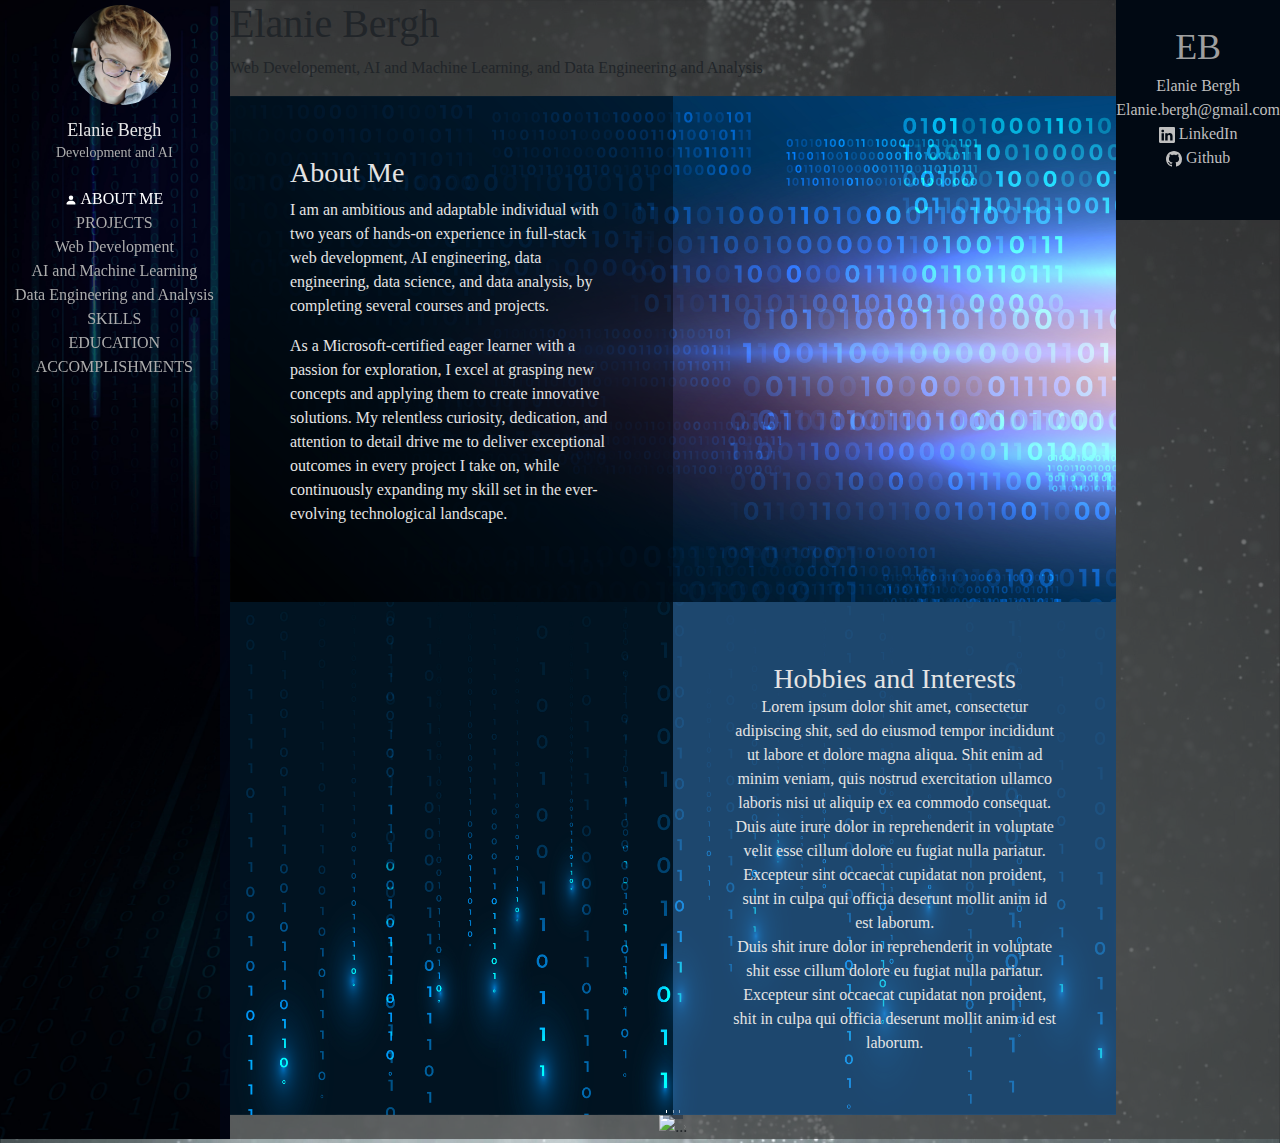
==== index.html @ 0241731b "changes" ====
<!DOCTYPE html>
<html lang="en">
<head>
    <meta charset="UTF-8">
    <meta name="viewport" content="width=device-width, initial-scale=1.0">
    <link href="https://cdn.jsdelivr.net/npm/bootstrap@5.3.3/dist/css/bootstrap.min.css" rel="stylesheet" integrity="sha384-QWTKZyjpPEjISv5WaRU9OFeRpok6YctnYmDr5pNlyT2bRjXh0JMhjY6hW+ALEwIH" crossorigin="anonymous">
    <!-- Fonts and Styles -->
    <link rel="preconnect" href="https://fonts.googleapis.com">
    <link rel="preconnect" href="https://fonts.gstatic.com" crossorigin>
    <link href="https://fonts.googleapis.com/css2?family=Tinos:ital,wght@0,400;0,700;1,400;1,700&display=swap" rel="stylesheet">
    <link rel="stylesheet" href="./styles.css">
    <title>About Me</title>
</head>
<body>
    <div class="page homeBG">
        <div class="mainBody">
            <div class="navBar">
                <div class="navSpacing"></div>
                <div class="navigation">
                    <div class="profileDisplay">
                        <a href="index.html"><div class="profileImg"></div></a>
                        <div class="personalInfo">
                            <h1 class="name">Elanie Bergh</h1>
                            <p class="jobTitle">Development and AI</p>
                        </div>
                        </div>
                    <div class="navDisplay">
                        <label for="navB" class="navMenuButton">
                            <svg xmlns="http://www.w3.org/2000/svg" width="30" height="30" fill="currentColor" class="bi bi-list navBtn" viewBox="0 0 16 16" >
                                <path fill-rule="evenodd" d="M2.5 12a.5.5 0 0 1 .5-.5h10a.5.5 0 0 1 0 1H3a.5.5 0 0 1-.5-.5m0-4a.5.5 0 0 1 .5-.5h10a.5.5 0 0 1 0 1H3a.5.5 0 0 1-.5-.5m0-4a.5.5 0 0 1 .5-.5h10a.5.5 0 0 1 0 1H3a.5.5 0 0 1-.5-.5"/>
                            </svg>
                        </label>
                        <input type="checkbox" class="navButton" id="navB"/>            
                        <div class="navLinks">
                            <a class="navLink activeLink" href="index.html">
                                <svg xmlns="http://www.w3.org/2000/svg" width="12" height="12" fill="currentColor" class="bi bi-person-fill" viewBox="0 0 16 16">
                                    <path d="M3 14s-1 0-1-1 1-4 6-4 6 3 6 4-1 1-1 1zm5-6a3 3 0 1 0 0-6 3 3 0 0 0 0 6"/>
                                </svg>
                                ABOUT ME
                            </a></br>
                            <a class="navLink" href="projects.html">PROJECTS</a></br>
                            <a href="projects.html#webDev" class="navLink">Web Development</a><br/>
                            <a href="projects.html#aiML" class="navLink">AI and Machine Learning</a><br/>
                            <a href="projects.html#data" class="navLink">Data Engineering and Analysis</a><br/>
                            <a href="skills.html" class="navLink">SKILLS</a><br/>
                            <a class="navLink" href="education.html">EDUCATION</a></br>
                            <a class="navLink" href="">ACCOMPLISHMENTS</a></br>
                        </div>
                    </div>                    
                </div>
            </div>
            <div class="pageInfo">
            </div>
            <div class="display">
                <div class="space"></div>
                <h1>Elanie Bergh</h1>
                <p>Web Developement, AI and Machine Learning, and Data Engineering and Analysis</p>
                <div class="aboutMe">
                    <div class="aboutMeText">
                        <h3>About Me</h3>
                        <p>
                            I am an ambitious and adaptable individual with two years of hands-on experience in full-stack web development, AI engineering, data engineering, data science, and data analysis, by completing several courses and projects. 
                        </p>   
                        <p>
                            As a Microsoft-certified eager learner with a passion for exploration, I excel at grasping new concepts and applying them to create innovative solutions. My relentless curiosity, dedication, and attention to detail drive me to deliver exceptional outcomes in every project I take on, while continuously expanding my skill set in the ever-evolving technological landscape.
                        </p>                     
                    </div>
                    <div class="aboutMeImg"></div>
                </div>
                <div class="hobbiesDescrip">
                    <div class="hobbiesDescripImg"></div>
                    <div class="hobbiesDescripText">
                        <h3>Hobbies and Interests</h3>
                        <p>
                            Lorem ipsum dolor shit amet, consectetur adipiscing shit, sed do eiusmod tempor incididunt ut labore et dolore magna aliqua. Shit enim ad minim veniam, quis nostrud exercitation ullamco laboris nisi ut aliquip ex ea commodo consequat. Duis aute irure dolor in reprehenderit in voluptate velit esse cillum dolore eu fugiat nulla pariatur. Excepteur sint occaecat cupidatat non proident, sunt in culpa qui officia deserunt mollit anim id est laborum.
                        </p>
                        <p> 
                            Duis shit irure dolor in reprehenderit in voluptate shit esse cillum dolore eu fugiat nulla pariatur. Excepteur sint occaecat cupidatat non proident, shit in culpa qui officia deserunt mollit anim id est laborum.
                        </p>
                    </div>
                </div>
                <div class="hobbies">
                    <div id="carouselExampleCaptions" class="carousel slide">
                        <div class="carousel-indicators">
                            <button type="button" data-bs-target="#carouselExampleCaptions" data-bs-slide-to="0" class="active" aria-current="true" aria-label="Slide 1"></button>
                            <button type="button" data-bs-target="#carouselExampleCaptions" data-bs-slide-to="1" aria-label="Slide 2"></button>
                            <button type="button" data-bs-target="#carouselExampleCaptions" data-bs-slide-to="2" aria-label="Slide 3"></button>
                        </div>
                        <div class="carousel-inner">
                            <div class="carousel-item active">
                                <img src="./Assets/Challenge 3D.png" class="d-block w-100" alt="...">
                                <div class="carousel-caption d-none d-md-block hobbyText">
                                    <h5>Forgotten</h5>
                                    <p>A 3D project created in Blender of a libriary left behind of all human knowledge after the world no longer put in any effort to learn or develop further as AI development took over all the required tasks and jobs of mankind.</p>
                                </div>
                            </div>
                            <div class="carousel-item">
                                <img src="./Assets/LadyBug 3D.png" class="d-block w-100" alt="...">
                                <div class="carousel-caption d-none d-md-block hobbyText">
                                    <h5>LadyBug</h5>
                                    <p>A 3D project created in Blender of a mechanical lady bug, in the scene of some engineers working area with plans for the lady bug.</p>
                                </div>
                            </div>
                            <div class="carousel-item">
                                <img src="./Assets/Painting.png" class="d-block w-100" alt="...">
                                <div class="carousel-caption d-none d-md-block hobbyText">
                                    <h5>Tracks</h5>
                                    <p>A digital painting created to show a family of deer in the Namibian dessert each having a story of their own after a long journey.</p>
                                </div>
                            </div>
                        </div>
                        <button class="carousel-control-prev" type="button" data-bs-target="#carouselExampleCaptions" data-bs-slide="prev">
                            <span class="carousel-control-prev-icon" aria-hidden="true"></span>
                            <span class="visually-hidden">Previous</span>
                        </button>
                        <button class="carousel-control-next" type="button" data-bs-target="#carouselExampleCaptions" data-bs-slide="next">
                            <span class="carousel-control-next-icon" aria-hidden="true"></span>
                            <span class="visually-hidden">Next</span>
                        </button>
                    </div>
                </div>
            </div>

            <footer class="footer">
                <p class="footerLogo">EB</p>
                <p class="footerText">Elanie Bergh</p>
                <p class="footerText">Elanie.bergh@gmail.com</p>
                <a class="footerText" href="https://www.linkedin.com/in/elanie-bergh">
                    <svg xmlns="http://www.w3.org/2000/svg" width="16" height="16" fill="currentColor" class="bi bi-linkedin" viewBox="0 0 16 16">
                        <path d="M0 1.146C0 .513.526 0 1.175 0h13.65C15.474 0 16 .513 16 1.146v13.708c0 .633-.526 1.146-1.175 1.146H1.175C.526 16 0 15.487 0 14.854zm4.943 12.248V6.169H2.542v7.225zm-1.2-8.212c.837 0 1.358-.554 1.358-1.248-.015-.709-.52-1.248-1.342-1.248S2.4 3.226 2.4 3.934c0 .694.521 1.248 1.327 1.248zm4.908 8.212V9.359c0-.216.016-.432.08-.586.173-.431.568-.878 1.232-.878.869 0 1.216.662 1.216 1.634v3.865h2.401V9.25c0-2.22-1.184-3.252-2.764-3.252-1.274 0-1.845.7-2.165 1.193v.025h-.016l.016-.025V6.169h-2.4c.03.678 0 7.225 0 7.225z"/>
                    </svg>
                    LinkedIn</a><br/>
                <a class="footerText" href="https://github.com/EllorAsh">
                    <svg xmlns="http://www.w3.org/2000/svg" width="16" height="16" fill="currentColor" class="bi bi-github" viewBox="0 0 16 16">
                        <path d="M8 0C3.58 0 0 3.58 0 8c0 3.54 2.29 6.53 5.47 7.59.4.07.55-.17.55-.38 0-.19-.01-.82-.01-1.49-2.01.37-2.53-.49-2.69-.94-.09-.23-.48-.94-.82-1.13-.28-.15-.68-.52-.01-.53.63-.01 1.08.58 1.23.82.72 1.21 1.87.87 2.33.66.07-.52.28-.87.51-1.07-1.78-.2-3.64-.89-3.64-3.95 0-.87.31-1.59.82-2.15-.08-.2-.36-1.02.08-2.12 0 0 .67-.21 2.2.82.64-.18 1.32-.27 2-.27s1.36.09 2 .27c1.53-1.04 2.2-.82 2.2-.82.44 1.1.16 1.92.08 2.12.51.56.82 1.27.82 2.15 0 3.07-1.87 3.75-3.65 3.95.29.25.54.73.54 1.48 0 1.07-.01 1.93-.01 2.2 0 .21.15.46.55.38A8.01 8.01 0 0 0 16 8c0-4.42-3.58-8-8-8"/>
                    </svg>
                    Github</a>
            </footer>
        </div>
    </div>            
    <script src="https://cdn.jsdelivr.net/npm/bootstrap@5.3.3/dist/js/bootstrap.bundle.min.js" integrity="sha384-YvpcrYf0tY3lHB60NNkmXc5s9fDVZLESaAA55NDzOxhy9GkcIdslK1eN7N6jIeHz" crossorigin="anonymous"></script>
</body>
</html>
---- styles.css ----
body{
    background-color: #ACACAC;
    background-image: image-set("./Assets/Background1.jpg");
    background-size: cover;
    margin: 0px;
    font-family: "Tinos", serif;
    font-weight: 400;
    font-style: normal;
}
.educationBG{
    background-color: #4f4f4fe0;
}
.projectsBG{
    background-color: #010913df;   
}
.homeBG{
    background-color: #3d3d3db7;
}
.display{
    width: 100%;
}
.footer{
    background-color: rgb(1, 9, 19);
    height: fit-content;
    text-align: center;
    padding-top: 20px;
    padding-bottom: 50px;
    a:hover{
        color: white;
        text-decoration: underline;
    }
}
.footerText{
    color: rgb(191, 191, 191);
    margin: 0px;
    text-decoration: none;
}
.footerLogo{
    color: rgb(159, 159, 159);
    font-size: 36px;
    margin: 0px;
}
.projectCardContainer{
    display: flex;
    flex-wrap: wrap;
}
.hobbies{
    display: flex;
    justify-content: center;
}
.hobbyImg{
    background-size: cover;
    height: 400px;
    width:600px;
    background-position: 50%;
}
.hobbyText{
    background-color: #051c375f;
}
@media(min-width :700px) {
    .mainBody{
        display: flex;
        height: fit-content;
    }
    .page{
        display: flex;
    }
    .profileImg{
        height: 100px;
        width: 100px;
        border-radius: 50%;
        background-image: image-set("./Assets/profile.jpg");
        background-size: cover;
        background-position: 10%;
        margin: 0%;
        margin-left: 15px;
    }
    .navBar{
        background-image: image-set("./Assets/BG8.jpg");
        background-size: cover;
        width: fit-content;
        min-width: 180px;
        border-right: rgba(1, 7, 28, 0.458) solid 10px;

    }
    .navigation{
        align-items: center;
        text-align: center;
        display: flex;
        flex-direction: column;
        position: fixed;
        margin:5px ;
    }
    .eduNav, .projectNav{
        background-image: none;
        background-color: #051c37;      
    }
    .navButton, .navBtn, .navMenuButton{
        height: 0px;
    }
    .navLinks{
        height: fit-content;
    }
    .navLink{
        color: #ACACAC;
        text-decoration: none;
        font-size: 12px;
    }
    .navlink:hover{
        color: rgb(230, 230, 230);
    }
    .personalInfo{
        .name{
            font-size: 18px;
            margin: 0;
            margin-top: 15px;
            color: #e4e4e4;
        }
        .jobTitle{
            font-size: 14px;
            margin: 0;
            color: #ACACAC;
        }
    }
    .activeLink{
        color: white;
    }
    .courseName{
        font-size: 22px;
        margin: 0px;
    }
    .courseProvider{
        font-size: 14px;
        margin: 0px;
    }
    .courseSelection{
        display: flex;
        justify-content: space-between;
        position: fixed;
        a{
            width: 160px;
            color: aliceblue;
            background-color: #051c37;
            margin: 5px;
            padding: 5px;
            text-decoration: none;
            border-left: #ACACAC solid;
            border-radius: 5px;
        }
    }
    .courseSpacing{
        height: 60px;
    }
    .aboutMe{
        background-image: image-set("./Assets/BG6.jpg");
        background-size: cover;
        display: flex;
        height: fit-content;
    }
    .hobbiesDescrip{
        background-image: image-set("./Assets/BG5.jpg");
        background-size: cover;
        display: flex;
        height: fit-content;
        p, h3{
            margin: 0px;
            color: #e4e4e4;
            text-align: center;
        }
    }
    .aboutMeText , .hobbiesDescripText{
        background-color: #00020475;
        width: 50%;
        min-width: 400px;
        color: #e4e4e4;
        padding: 60px;
    }
    .hobbiesDescripText{
        background-color:#4085ca75 ;
    }
    .aboutMeImg, .hobbiesDescripImg{
        width: 50%;
    }
}
@media(max-width :700px) {
    .mainBody{
        display: block;
        height: fit-content;
    }
    .navBar{
        background-image: image-set("./Assets/BG5.jpg");
        background-size: cover;
        max-height: fit-content;
        width: 100%;
        position: fixed;
        z-index: 2;
    }
    .displayPage{
        display: flex;
        flex-direction: column;
    }
    .space{
        height: 140px;
    }
    .navLinks{
        overflow: hidden;
        height: 0px;
        text-align: end;
    }
    .navLinks>a{
        color: #ACACAC;
        text-decoration: none;
        font-size: 12px;
    }
    .navButton:checked{
        ~ .navLinks{
            height: fit-content;
            position: relative;
            bottom: 50px;
            margin-right: 10px;
            .activeLink{
                color: white;
            }
        }
    }
    .navButton{
        margin: 0;
        opacity: 0;
    }
    
    .navMenuButton{
        margin: 0;
        position: relative;
        left: 85%;
        bottom: 55px;
        margin: 20px;
        color: rgba(217, 217, 217, 1)
    }
    .profileImg{
        height: 60px;
        width: 60px;
        border-radius: 50%;
        background-image: image-set("./Assets/profile.jpg");
        background-size: cover;
        background-position: 10%;
        margin: 5px;
    }
    .profileDisplay{
        display: flex;
    }
    .personalInfo{
        .name{
            font-size: 18px;
            margin: 0;
            margin-top: 15px;
            color: #e4e4e4;
        }
        .jobTitle{
            font-size: 14px;
            margin: 0;
            color: #ACACAC;
        }
    }
    .courseName{
        font-size: 16px;
        margin: 0px;
    }
    .courseProvider{
        font-size: 12px;
        margin: 0px;
    }
    .courseSelection{
        width: 100%;
        display: flex;
        flex-direction: column;
        align-items: center;
        a{
            width: 100%;
            color: aliceblue;
            background-color: #030e1b;
            margin: 1px;
            padding: 5px;
            text-decoration: none;
            border-left: #ACACAC solid;
            text-align: center;
        }
    }
    .courseSpacing{
        height: 0px;
    }
    .space{
        height: 140px;
    }
    .aboutMe{
        background-image: image-set("./Assets/BG6.jpg");
        background-size: cover;
        display: flex;
        height: fit-content;
    }
    .hobbiesDescrip{
        background-image: image-set("./Assets/BG5.jpg");
        background-size: cover;
        display: flex;
        height: fit-content;
        p, h3{
            margin: 0px;
            color: #e4e4e4;
            text-align: center;
        }
    }
    .aboutMeText , .hobbiesDescripText{
        background-color: #00020475;
        width: 90%;
        color: #e4e4e4;
        padding: 60px;
    }
    .hobbiesDescripText{
        background-color:#4085ca75 ;
    }
}

.navLink:hover{
    color: #e4e4e4;
}

.projectInfo{
    min-height: 250px;
    margin: 5px;
}
.projectCard{
    width: 95%;
    max-width: 300px;
    display: flex;
    flex-direction: column;
    background-color: #ACACAC;
    overflow: hidden;
    margin: 5px;
    border-radius: 5px;
}
.projectAdditionalInfo{
    height: fit-content;
}
.projectType{
    position: relative;
    bottom: 280px;
    left: 200px;
    height: 0px;
}
.projectDescription{
    height: fit-content;
}
.skillsBG{
   background-color: #0c1724b6;
   color: #e4e4e4;
}
.skillCardsContainer{
    display: flex;
    flex-wrap: wrap;
}
.skillCard{
    width: 250px;
    margin: 10px;
}
.progress{
    background-color: rgb(169, 169, 169);
    height: 40px;
}
.progress-bar{
    background-color:#0b3365ed ;
    background-image: image-set("./Assets/BG8.jpg");
    background-size: cover;
}
.skillName{
    font-size: 16px;
}
.courseCardsContainer{
    display: flex;
    flex-wrap: wrap;
    margin: 5px;
}
.courseImg{
    width: 40vw;
    min-width: 200px;
    min-height: 150px;
    height: 30vw;
    border-top-left-radius: 5px;
    border-top-right-radius: 5px;
}
.courseCard{
    background-color: whitesmoke;
    margin: 5px;
    border-radius: 5px;
    width: 40vw;
    min-width: 200px;
}
.projectLink>a{
    margin-left: 10px;
    padding-bottom: 10px;
    text-decoration: none;
    color: #051c37;
}
.projectLink>a:hover{
    text-decoration: underline;
    color: white;
}

@media(max-width :600px){
    .courseImg{
        width: 80vw;
        min-width: 200px;
        min-height: 150px;
        height: 60vw;
        border-top-left-radius: 5px;
        border-top-right-radius: 5px;
    }
    .courseCard{
        background-color: whitesmoke;
        margin: 5px;
        border-radius: 5px;
        width: 80vw;
        min-width: 200px;
    }
    .courseSelection{
        width: 100%;
        display: flex;
        flex-direction: column;
        align-items: center;
        a{
            width: 100%;
            color: aliceblue;
            background-color: #030e1b;
            margin: 1px;
            padding: 5px;
            text-decoration: none;
            border-left: #ACACAC solid;
            text-align: center;
        }
    }
}
@media(min-width :1200px){
    .navBar{
        background-image: image-set("./Assets/BG8.jpg");
        background-size: cover;
        width: 15vw;
        min-width: 230px;
        border-right: rgba(1, 7, 28, 0.458) solid 10px;
    }
        .eduNav, .projectNav{
        background-image: none;
        background-color: #051c37;      
    }
    .navLink{
        font-size: 16px;
        margin: 10px;
    }
    .courseImg{
        width: 20vw;
        min-width: 200px;
        min-height: 150px;
        height: 15vw;
        border-top-left-radius: 5px;
        border-top-right-radius: 5px;
    }
    .courseCard{
        background-color: whitesmoke;
        margin: 5px;
        border-radius: 5px;
        width: 20vw;
        min-width: 200px;
    }
}

#courseWebDev, #courseAiMl, #courseData{
    color: #030e1b;
    text-align: center;
    border-bottom: #030e1b solid;
    p{
        margin: 0px;
    }
}
#webDev, #aiML, #data{
    color: #dadada;
    text-align: center;
    border-bottom: #dadada solid;
    p{
        margin: 0px;
    }
}
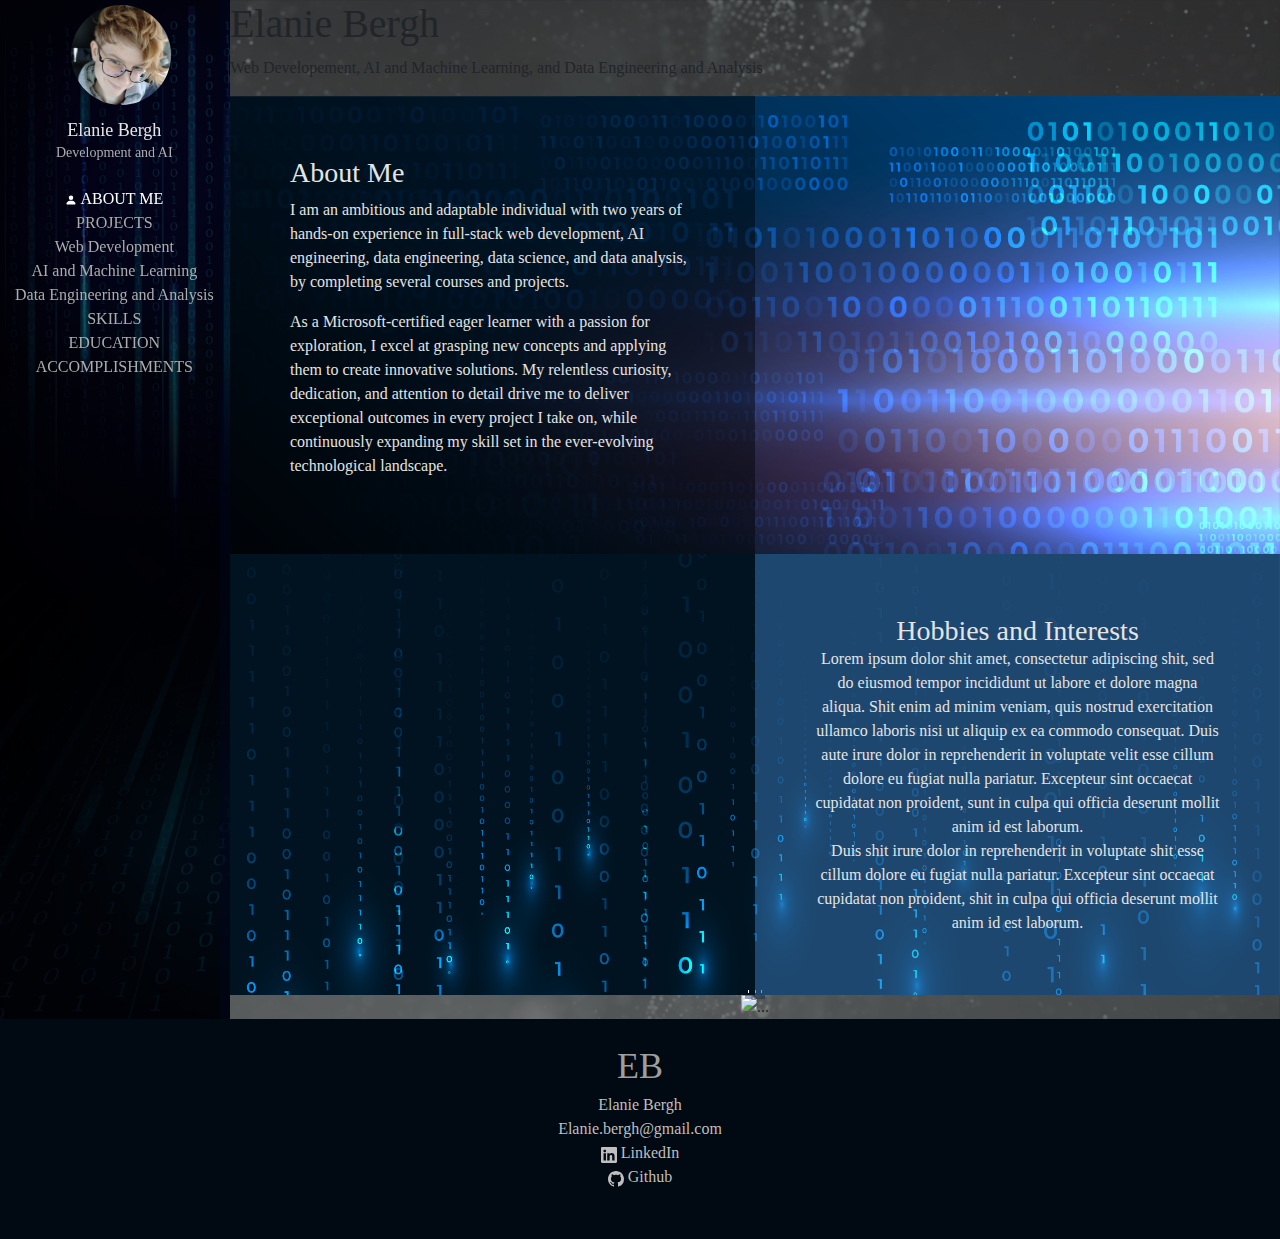
==== commit 2f480ee1: "changes" ====
--- a/index.html
+++ b/index.html
@@ -120,24 +120,23 @@
                     </div>
                 </div>
             </div>
-
-            <footer class="footer">
-                <p class="footerLogo">EB</p>
-                <p class="footerText">Elanie Bergh</p>
-                <p class="footerText">Elanie.bergh@gmail.com</p>
-                <a class="footerText" href="https://www.linkedin.com/in/elanie-bergh">
-                    <svg xmlns="http://www.w3.org/2000/svg" width="16" height="16" fill="currentColor" class="bi bi-linkedin" viewBox="0 0 16 16">
-                        <path d="M0 1.146C0 .513.526 0 1.175 0h13.65C15.474 0 16 .513 16 1.146v13.708c0 .633-.526 1.146-1.175 1.146H1.175C.526 16 0 15.487 0 14.854zm4.943 12.248V6.169H2.542v7.225zm-1.2-8.212c.837 0 1.358-.554 1.358-1.248-.015-.709-.52-1.248-1.342-1.248S2.4 3.226 2.4 3.934c0 .694.521 1.248 1.327 1.248zm4.908 8.212V9.359c0-.216.016-.432.08-.586.173-.431.568-.878 1.232-.878.869 0 1.216.662 1.216 1.634v3.865h2.401V9.25c0-2.22-1.184-3.252-2.764-3.252-1.274 0-1.845.7-2.165 1.193v.025h-.016l.016-.025V6.169h-2.4c.03.678 0 7.225 0 7.225z"/>
-                    </svg>
-                    LinkedIn</a><br/>
-                <a class="footerText" href="https://github.com/EllorAsh">
-                    <svg xmlns="http://www.w3.org/2000/svg" width="16" height="16" fill="currentColor" class="bi bi-github" viewBox="0 0 16 16">
-                        <path d="M8 0C3.58 0 0 3.58 0 8c0 3.54 2.29 6.53 5.47 7.59.4.07.55-.17.55-.38 0-.19-.01-.82-.01-1.49-2.01.37-2.53-.49-2.69-.94-.09-.23-.48-.94-.82-1.13-.28-.15-.68-.52-.01-.53.63-.01 1.08.58 1.23.82.72 1.21 1.87.87 2.33.66.07-.52.28-.87.51-1.07-1.78-.2-3.64-.89-3.64-3.95 0-.87.31-1.59.82-2.15-.08-.2-.36-1.02.08-2.12 0 0 .67-.21 2.2.82.64-.18 1.32-.27 2-.27s1.36.09 2 .27c1.53-1.04 2.2-.82 2.2-.82.44 1.1.16 1.92.08 2.12.51.56.82 1.27.82 2.15 0 3.07-1.87 3.75-3.65 3.95.29.25.54.73.54 1.48 0 1.07-.01 1.93-.01 2.2 0 .21.15.46.55.38A8.01 8.01 0 0 0 16 8c0-4.42-3.58-8-8-8"/>
-                    </svg>
-                    Github</a>
-            </footer>
         </div>
-    </div>            
+    </div>    
+    <footer class="footer">
+        <p class="footerLogo">EB</p>
+        <p class="footerText">Elanie Bergh</p>
+        <p class="footerText">Elanie.bergh@gmail.com</p>
+        <a class="footerText" href="https://www.linkedin.com/in/elanie-bergh">
+            <svg xmlns="http://www.w3.org/2000/svg" width="16" height="16" fill="currentColor" class="bi bi-linkedin" viewBox="0 0 16 16">
+                <path d="M0 1.146C0 .513.526 0 1.175 0h13.65C15.474 0 16 .513 16 1.146v13.708c0 .633-.526 1.146-1.175 1.146H1.175C.526 16 0 15.487 0 14.854zm4.943 12.248V6.169H2.542v7.225zm-1.2-8.212c.837 0 1.358-.554 1.358-1.248-.015-.709-.52-1.248-1.342-1.248S2.4 3.226 2.4 3.934c0 .694.521 1.248 1.327 1.248zm4.908 8.212V9.359c0-.216.016-.432.08-.586.173-.431.568-.878 1.232-.878.869 0 1.216.662 1.216 1.634v3.865h2.401V9.25c0-2.22-1.184-3.252-2.764-3.252-1.274 0-1.845.7-2.165 1.193v.025h-.016l.016-.025V6.169h-2.4c.03.678 0 7.225 0 7.225z"/>
+            </svg>
+            LinkedIn</a><br/>
+        <a class="footerText" href="https://github.com/EllorAsh">
+            <svg xmlns="http://www.w3.org/2000/svg" width="16" height="16" fill="currentColor" class="bi bi-github" viewBox="0 0 16 16">
+                <path d="M8 0C3.58 0 0 3.58 0 8c0 3.54 2.29 6.53 5.47 7.59.4.07.55-.17.55-.38 0-.19-.01-.82-.01-1.49-2.01.37-2.53-.49-2.69-.94-.09-.23-.48-.94-.82-1.13-.28-.15-.68-.52-.01-.53.63-.01 1.08.58 1.23.82.72 1.21 1.87.87 2.33.66.07-.52.28-.87.51-1.07-1.78-.2-3.64-.89-3.64-3.95 0-.87.31-1.59.82-2.15-.08-.2-.36-1.02.08-2.12 0 0 .67-.21 2.2.82.64-.18 1.32-.27 2-.27s1.36.09 2 .27c1.53-1.04 2.2-.82 2.2-.82.44 1.1.16 1.92.08 2.12.51.56.82 1.27.82 2.15 0 3.07-1.87 3.75-3.65 3.95.29.25.54.73.54 1.48 0 1.07-.01 1.93-.01 2.2 0 .21.15.46.55.38A8.01 8.01 0 0 0 16 8c0-4.42-3.58-8-8-8"/>
+            </svg>
+            Github</a>
+    </footer>        
     <script src="https://cdn.jsdelivr.net/npm/bootstrap@5.3.3/dist/js/bootstrap.bundle.min.js" integrity="sha384-YvpcrYf0tY3lHB60NNkmXc5s9fDVZLESaAA55NDzOxhy9GkcIdslK1eN7N6jIeHz" crossorigin="anonymous"></script>
 </body>
 </html>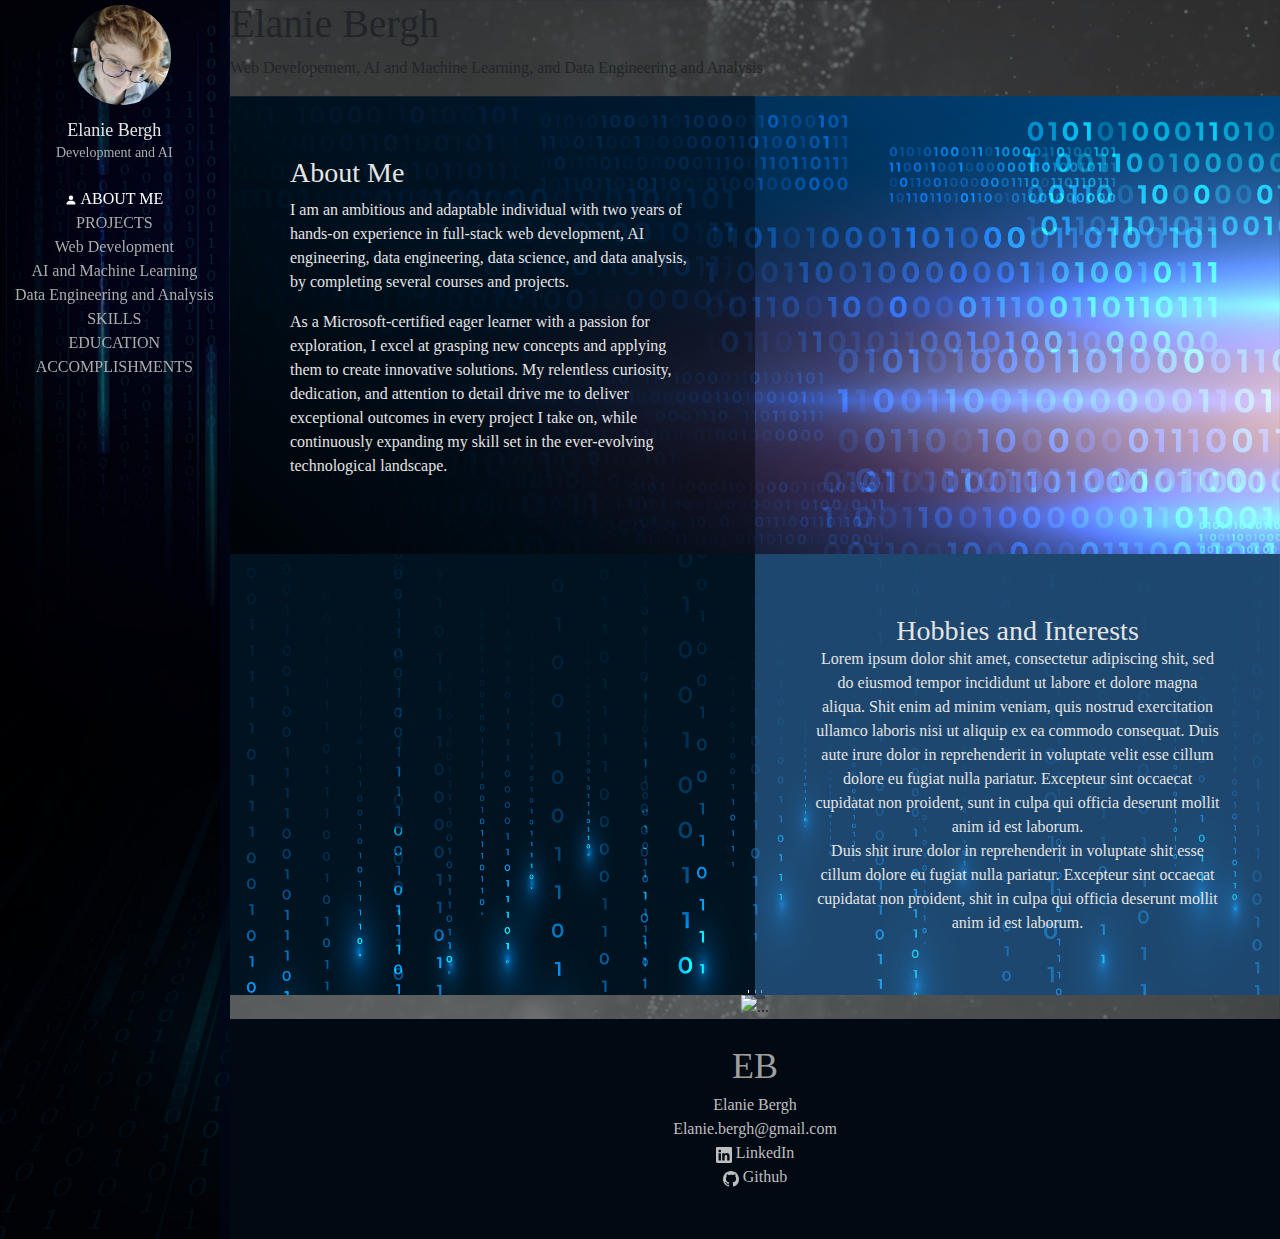
==== commit 8271659c: "changes" ====
--- a/index.html
+++ b/index.html
@@ -50,93 +50,94 @@
                 </div>
             </div>
             <div class="pageInfo">
-            </div>
-            <div class="display">
-                <div class="space"></div>
-                <h1>Elanie Bergh</h1>
-                <p>Web Developement, AI and Machine Learning, and Data Engineering and Analysis</p>
-                <div class="aboutMe">
-                    <div class="aboutMeText">
-                        <h3>About Me</h3>
-                        <p>
-                            I am an ambitious and adaptable individual with two years of hands-on experience in full-stack web development, AI engineering, data engineering, data science, and data analysis, by completing several courses and projects. 
-                        </p>   
-                        <p>
-                            As a Microsoft-certified eager learner with a passion for exploration, I excel at grasping new concepts and applying them to create innovative solutions. My relentless curiosity, dedication, and attention to detail drive me to deliver exceptional outcomes in every project I take on, while continuously expanding my skill set in the ever-evolving technological landscape.
-                        </p>                     
+                <div class="display">
+                    <div class="space"></div>
+                    <h1>Elanie Bergh</h1>
+                    <p>Web Developement, AI and Machine Learning, and Data Engineering and Analysis</p>
+                    <div class="aboutMe">
+                        <div class="aboutMeText">
+                            <h3>About Me</h3>
+                            <p>
+                                I am an ambitious and adaptable individual with two years of hands-on experience in full-stack web development, AI engineering, data engineering, data science, and data analysis, by completing several courses and projects. 
+                            </p>   
+                            <p>
+                                As a Microsoft-certified eager learner with a passion for exploration, I excel at grasping new concepts and applying them to create innovative solutions. My relentless curiosity, dedication, and attention to detail drive me to deliver exceptional outcomes in every project I take on, while continuously expanding my skill set in the ever-evolving technological landscape.
+                            </p>                     
+                        </div>
+                        <div class="aboutMeImg"></div>
                     </div>
-                    <div class="aboutMeImg"></div>
-                </div>
-                <div class="hobbiesDescrip">
-                    <div class="hobbiesDescripImg"></div>
-                    <div class="hobbiesDescripText">
-                        <h3>Hobbies and Interests</h3>
-                        <p>
-                            Lorem ipsum dolor shit amet, consectetur adipiscing shit, sed do eiusmod tempor incididunt ut labore et dolore magna aliqua. Shit enim ad minim veniam, quis nostrud exercitation ullamco laboris nisi ut aliquip ex ea commodo consequat. Duis aute irure dolor in reprehenderit in voluptate velit esse cillum dolore eu fugiat nulla pariatur. Excepteur sint occaecat cupidatat non proident, sunt in culpa qui officia deserunt mollit anim id est laborum.
-                        </p>
-                        <p> 
-                            Duis shit irure dolor in reprehenderit in voluptate shit esse cillum dolore eu fugiat nulla pariatur. Excepteur sint occaecat cupidatat non proident, shit in culpa qui officia deserunt mollit anim id est laborum.
-                        </p>
+                    <div class="hobbiesDescrip">
+                        <div class="hobbiesDescripImg"></div>
+                        <div class="hobbiesDescripText">
+                            <h3>Hobbies and Interests</h3>
+                            <p>
+                                Lorem ipsum dolor shit amet, consectetur adipiscing shit, sed do eiusmod tempor incididunt ut labore et dolore magna aliqua. Shit enim ad minim veniam, quis nostrud exercitation ullamco laboris nisi ut aliquip ex ea commodo consequat. Duis aute irure dolor in reprehenderit in voluptate velit esse cillum dolore eu fugiat nulla pariatur. Excepteur sint occaecat cupidatat non proident, sunt in culpa qui officia deserunt mollit anim id est laborum.
+                            </p>
+                            <p> 
+                                Duis shit irure dolor in reprehenderit in voluptate shit esse cillum dolore eu fugiat nulla pariatur. Excepteur sint occaecat cupidatat non proident, shit in culpa qui officia deserunt mollit anim id est laborum.
+                            </p>
+                        </div>
+                    </div>
+                    <div class="hobbies">
+                        <div id="carouselExampleCaptions" class="carousel slide">
+                            <div class="carousel-indicators">
+                                <button type="button" data-bs-target="#carouselExampleCaptions" data-bs-slide-to="0" class="active" aria-current="true" aria-label="Slide 1"></button>
+                                <button type="button" data-bs-target="#carouselExampleCaptions" data-bs-slide-to="1" aria-label="Slide 2"></button>
+                                <button type="button" data-bs-target="#carouselExampleCaptions" data-bs-slide-to="2" aria-label="Slide 3"></button>
+                            </div>
+                            <div class="carousel-inner">
+                                <div class="carousel-item active">
+                                    <img src="./Assets/Challenge 3D.png" class="d-block w-100" alt="...">
+                                    <div class="carousel-caption d-none d-md-block hobbyText">
+                                        <h5>Forgotten</h5>
+                                        <p>A 3D project created in Blender of a libriary left behind of all human knowledge after the world no longer put in any effort to learn or develop further as AI development took over all the required tasks and jobs of mankind.</p>
+                                    </div>
+                                </div>
+                                <div class="carousel-item">
+                                    <img src="./Assets/LadyBug 3D.png" class="d-block w-100" alt="...">
+                                    <div class="carousel-caption d-none d-md-block hobbyText">
+                                        <h5>LadyBug</h5>
+                                        <p>A 3D project created in Blender of a mechanical lady bug, in the scene of some engineers working area with plans for the lady bug.</p>
+                                    </div>
+                                </div>
+                                <div class="carousel-item">
+                                    <img src="./Assets/Painting.png" class="d-block w-100" alt="...">
+                                    <div class="carousel-caption d-none d-md-block hobbyText">
+                                        <h5>Tracks</h5>
+                                        <p>A digital painting created to show a family of deer in the Namibian dessert each having a story of their own after a long journey.</p>
+                                    </div>
+                                </div>
+                            </div>
+                            <button class="carousel-control-prev" type="button" data-bs-target="#carouselExampleCaptions" data-bs-slide="prev">
+                                <span class="carousel-control-prev-icon" aria-hidden="true"></span>
+                                <span class="visually-hidden">Previous</span>
+                            </button>
+                            <button class="carousel-control-next" type="button" data-bs-target="#carouselExampleCaptions" data-bs-slide="next">
+                                <span class="carousel-control-next-icon" aria-hidden="true"></span>
+                                <span class="visually-hidden">Next</span>
+                            </button>
+                        </div>
                     </div>
                 </div>
-                <div class="hobbies">
-                    <div id="carouselExampleCaptions" class="carousel slide">
-                        <div class="carousel-indicators">
-                            <button type="button" data-bs-target="#carouselExampleCaptions" data-bs-slide-to="0" class="active" aria-current="true" aria-label="Slide 1"></button>
-                            <button type="button" data-bs-target="#carouselExampleCaptions" data-bs-slide-to="1" aria-label="Slide 2"></button>
-                            <button type="button" data-bs-target="#carouselExampleCaptions" data-bs-slide-to="2" aria-label="Slide 3"></button>
-                        </div>
-                        <div class="carousel-inner">
-                            <div class="carousel-item active">
-                                <img src="./Assets/Challenge 3D.png" class="d-block w-100" alt="...">
-                                <div class="carousel-caption d-none d-md-block hobbyText">
-                                    <h5>Forgotten</h5>
-                                    <p>A 3D project created in Blender of a libriary left behind of all human knowledge after the world no longer put in any effort to learn or develop further as AI development took over all the required tasks and jobs of mankind.</p>
-                                </div>
-                            </div>
-                            <div class="carousel-item">
-                                <img src="./Assets/LadyBug 3D.png" class="d-block w-100" alt="...">
-                                <div class="carousel-caption d-none d-md-block hobbyText">
-                                    <h5>LadyBug</h5>
-                                    <p>A 3D project created in Blender of a mechanical lady bug, in the scene of some engineers working area with plans for the lady bug.</p>
-                                </div>
-                            </div>
-                            <div class="carousel-item">
-                                <img src="./Assets/Painting.png" class="d-block w-100" alt="...">
-                                <div class="carousel-caption d-none d-md-block hobbyText">
-                                    <h5>Tracks</h5>
-                                    <p>A digital painting created to show a family of deer in the Namibian dessert each having a story of their own after a long journey.</p>
-                                </div>
-                            </div>
-                        </div>
-                        <button class="carousel-control-prev" type="button" data-bs-target="#carouselExampleCaptions" data-bs-slide="prev">
-                            <span class="carousel-control-prev-icon" aria-hidden="true"></span>
-                            <span class="visually-hidden">Previous</span>
-                        </button>
-                        <button class="carousel-control-next" type="button" data-bs-target="#carouselExampleCaptions" data-bs-slide="next">
-                            <span class="carousel-control-next-icon" aria-hidden="true"></span>
-                            <span class="visually-hidden">Next</span>
-                        </button>
-                    </div>
-                </div>
+    
+                <footer class="footer">
+                    <p class="footerLogo">EB</p>
+                    <p class="footerText">Elanie Bergh</p>
+                    <p class="footerText">Elanie.bergh@gmail.com</p>
+                    <a class="footerText" href="https://www.linkedin.com/in/elanie-bergh">
+                        <svg xmlns="http://www.w3.org/2000/svg" width="16" height="16" fill="currentColor" class="bi bi-linkedin" viewBox="0 0 16 16">
+                            <path d="M0 1.146C0 .513.526 0 1.175 0h13.65C15.474 0 16 .513 16 1.146v13.708c0 .633-.526 1.146-1.175 1.146H1.175C.526 16 0 15.487 0 14.854zm4.943 12.248V6.169H2.542v7.225zm-1.2-8.212c.837 0 1.358-.554 1.358-1.248-.015-.709-.52-1.248-1.342-1.248S2.4 3.226 2.4 3.934c0 .694.521 1.248 1.327 1.248zm4.908 8.212V9.359c0-.216.016-.432.08-.586.173-.431.568-.878 1.232-.878.869 0 1.216.662 1.216 1.634v3.865h2.401V9.25c0-2.22-1.184-3.252-2.764-3.252-1.274 0-1.845.7-2.165 1.193v.025h-.016l.016-.025V6.169h-2.4c.03.678 0 7.225 0 7.225z"/>
+                        </svg>
+                        LinkedIn</a><br/>
+                    <a class="footerText" href="https://github.com/EllorAsh">
+                        <svg xmlns="http://www.w3.org/2000/svg" width="16" height="16" fill="currentColor" class="bi bi-github" viewBox="0 0 16 16">
+                            <path d="M8 0C3.58 0 0 3.58 0 8c0 3.54 2.29 6.53 5.47 7.59.4.07.55-.17.55-.38 0-.19-.01-.82-.01-1.49-2.01.37-2.53-.49-2.69-.94-.09-.23-.48-.94-.82-1.13-.28-.15-.68-.52-.01-.53.63-.01 1.08.58 1.23.82.72 1.21 1.87.87 2.33.66.07-.52.28-.87.51-1.07-1.78-.2-3.64-.89-3.64-3.95 0-.87.31-1.59.82-2.15-.08-.2-.36-1.02.08-2.12 0 0 .67-.21 2.2.82.64-.18 1.32-.27 2-.27s1.36.09 2 .27c1.53-1.04 2.2-.82 2.2-.82.44 1.1.16 1.92.08 2.12.51.56.82 1.27.82 2.15 0 3.07-1.87 3.75-3.65 3.95.29.25.54.73.54 1.48 0 1.07-.01 1.93-.01 2.2 0 .21.15.46.55.38A8.01 8.01 0 0 0 16 8c0-4.42-3.58-8-8-8"/>
+                        </svg>
+                        Github</a>
+                </footer>
             </div>
         </div>
-    </div>    
-    <footer class="footer">
-        <p class="footerLogo">EB</p>
-        <p class="footerText">Elanie Bergh</p>
-        <p class="footerText">Elanie.bergh@gmail.com</p>
-        <a class="footerText" href="https://www.linkedin.com/in/elanie-bergh">
-            <svg xmlns="http://www.w3.org/2000/svg" width="16" height="16" fill="currentColor" class="bi bi-linkedin" viewBox="0 0 16 16">
-                <path d="M0 1.146C0 .513.526 0 1.175 0h13.65C15.474 0 16 .513 16 1.146v13.708c0 .633-.526 1.146-1.175 1.146H1.175C.526 16 0 15.487 0 14.854zm4.943 12.248V6.169H2.542v7.225zm-1.2-8.212c.837 0 1.358-.554 1.358-1.248-.015-.709-.52-1.248-1.342-1.248S2.4 3.226 2.4 3.934c0 .694.521 1.248 1.327 1.248zm4.908 8.212V9.359c0-.216.016-.432.08-.586.173-.431.568-.878 1.232-.878.869 0 1.216.662 1.216 1.634v3.865h2.401V9.25c0-2.22-1.184-3.252-2.764-3.252-1.274 0-1.845.7-2.165 1.193v.025h-.016l.016-.025V6.169h-2.4c.03.678 0 7.225 0 7.225z"/>
-            </svg>
-            LinkedIn</a><br/>
-        <a class="footerText" href="https://github.com/EllorAsh">
-            <svg xmlns="http://www.w3.org/2000/svg" width="16" height="16" fill="currentColor" class="bi bi-github" viewBox="0 0 16 16">
-                <path d="M8 0C3.58 0 0 3.58 0 8c0 3.54 2.29 6.53 5.47 7.59.4.07.55-.17.55-.38 0-.19-.01-.82-.01-1.49-2.01.37-2.53-.49-2.69-.94-.09-.23-.48-.94-.82-1.13-.28-.15-.68-.52-.01-.53.63-.01 1.08.58 1.23.82.72 1.21 1.87.87 2.33.66.07-.52.28-.87.51-1.07-1.78-.2-3.64-.89-3.64-3.95 0-.87.31-1.59.82-2.15-.08-.2-.36-1.02.08-2.12 0 0 .67-.21 2.2.82.64-.18 1.32-.27 2-.27s1.36.09 2 .27c1.53-1.04 2.2-.82 2.2-.82.44 1.1.16 1.92.08 2.12.51.56.82 1.27.82 2.15 0 3.07-1.87 3.75-3.65 3.95.29.25.54.73.54 1.48 0 1.07-.01 1.93-.01 2.2 0 .21.15.46.55.38A8.01 8.01 0 0 0 16 8c0-4.42-3.58-8-8-8"/>
-            </svg>
-            Github</a>
-    </footer>        
+    </div>            
     <script src="https://cdn.jsdelivr.net/npm/bootstrap@5.3.3/dist/js/bootstrap.bundle.min.js" integrity="sha384-YvpcrYf0tY3lHB60NNkmXc5s9fDVZLESaAA55NDzOxhy9GkcIdslK1eN7N6jIeHz" crossorigin="anonymous"></script>
 </body>
 </html>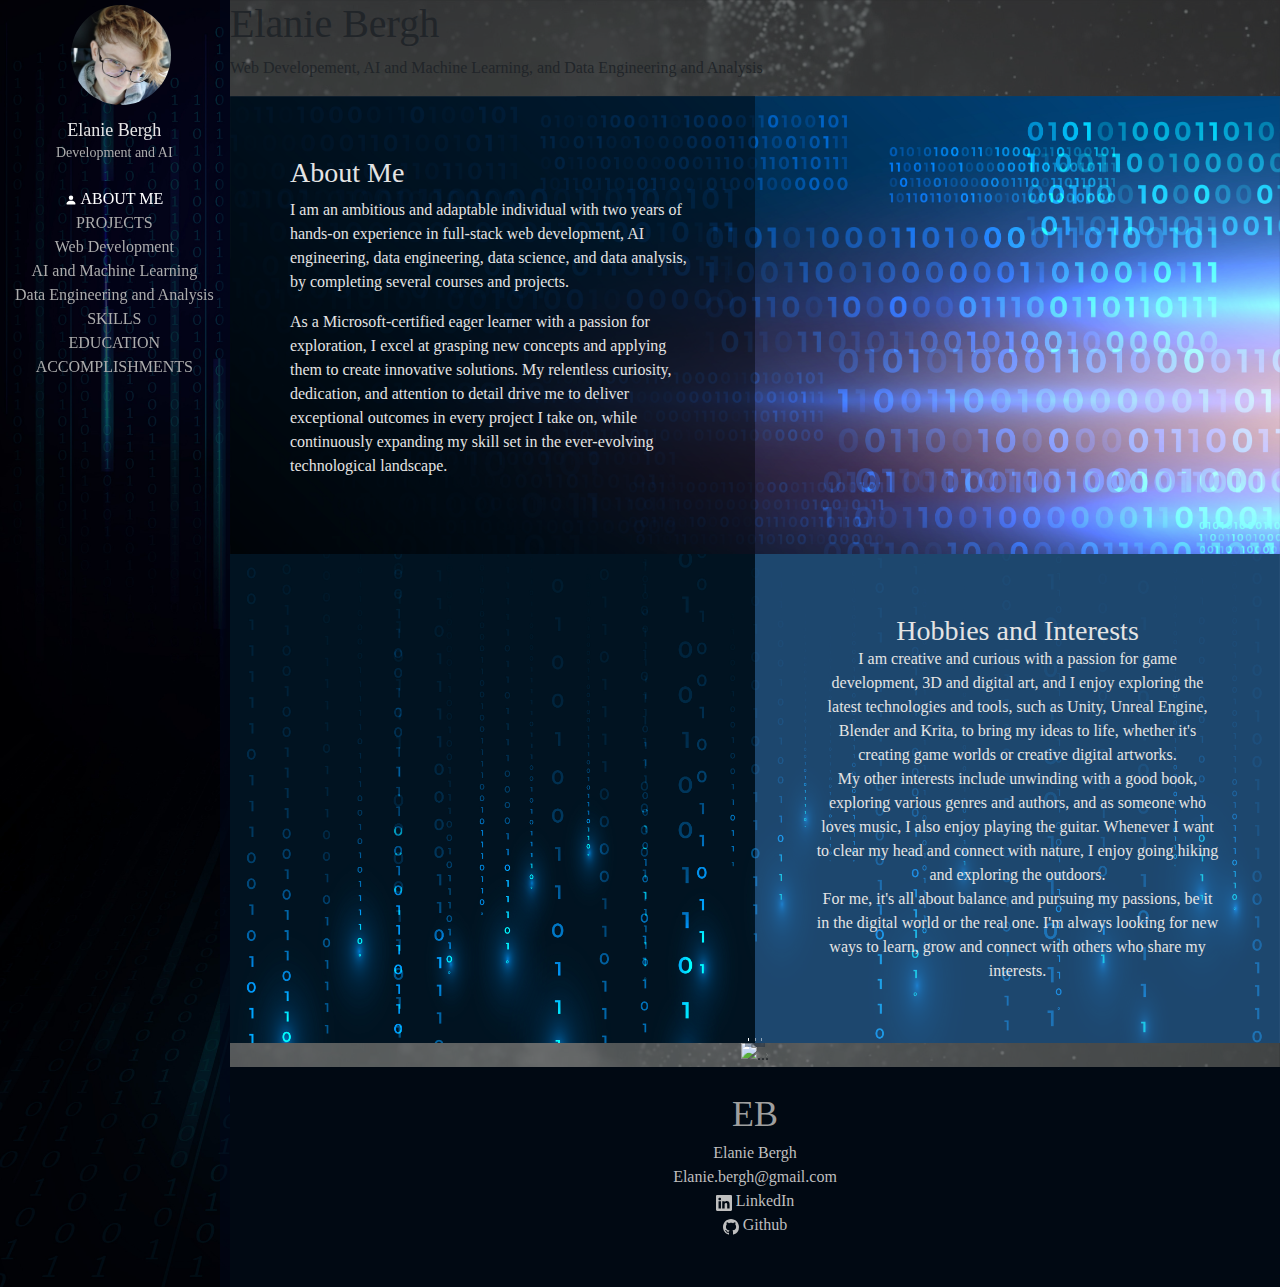
==== commit 87f4716f: "changes" ====
--- a/index.html
+++ b/index.html
@@ -71,10 +71,13 @@
                         <div class="hobbiesDescripText">
                             <h3>Hobbies and Interests</h3>
                             <p>
-                                Lorem ipsum dolor shit amet, consectetur adipiscing shit, sed do eiusmod tempor incididunt ut labore et dolore magna aliqua. Shit enim ad minim veniam, quis nostrud exercitation ullamco laboris nisi ut aliquip ex ea commodo consequat. Duis aute irure dolor in reprehenderit in voluptate velit esse cillum dolore eu fugiat nulla pariatur. Excepteur sint occaecat cupidatat non proident, sunt in culpa qui officia deserunt mollit anim id est laborum.
+                                I am creative and curious with a passion for game development, 3D and digital art, and I enjoy exploring the latest technologies and tools, such as Unity, Unreal Engine, Blender and Krita, to bring my ideas to life, whether it's creating game worlds or creative digital artworks.
+                            </p>
+                            <p>
+                                My other interests include unwinding with a good book, exploring various genres and authors, and as someone who loves music, I also enjoy playing the guitar. Whenever I want to clear my head and connect with nature, I enjoy going hiking and exploring the outdoors.
                             </p>
                             <p> 
-                                Duis shit irure dolor in reprehenderit in voluptate shit esse cillum dolore eu fugiat nulla pariatur. Excepteur sint occaecat cupidatat non proident, shit in culpa qui officia deserunt mollit anim id est laborum.
+                                For me, it's all about balance and pursuing my passions, be it in the digital world or the real one. I'm always looking for new ways to learn, grow and connect with others who share my interests.
                             </p>
                         </div>
                     </div>
--- a/styles.css
+++ b/styles.css
@@ -217,7 +217,7 @@
             height: fit-content;
             position: relative;
             bottom: 50px;
-            margin-right: 10px;
+            margin-right: 15px;
             .activeLink{
                 color: white;
             }
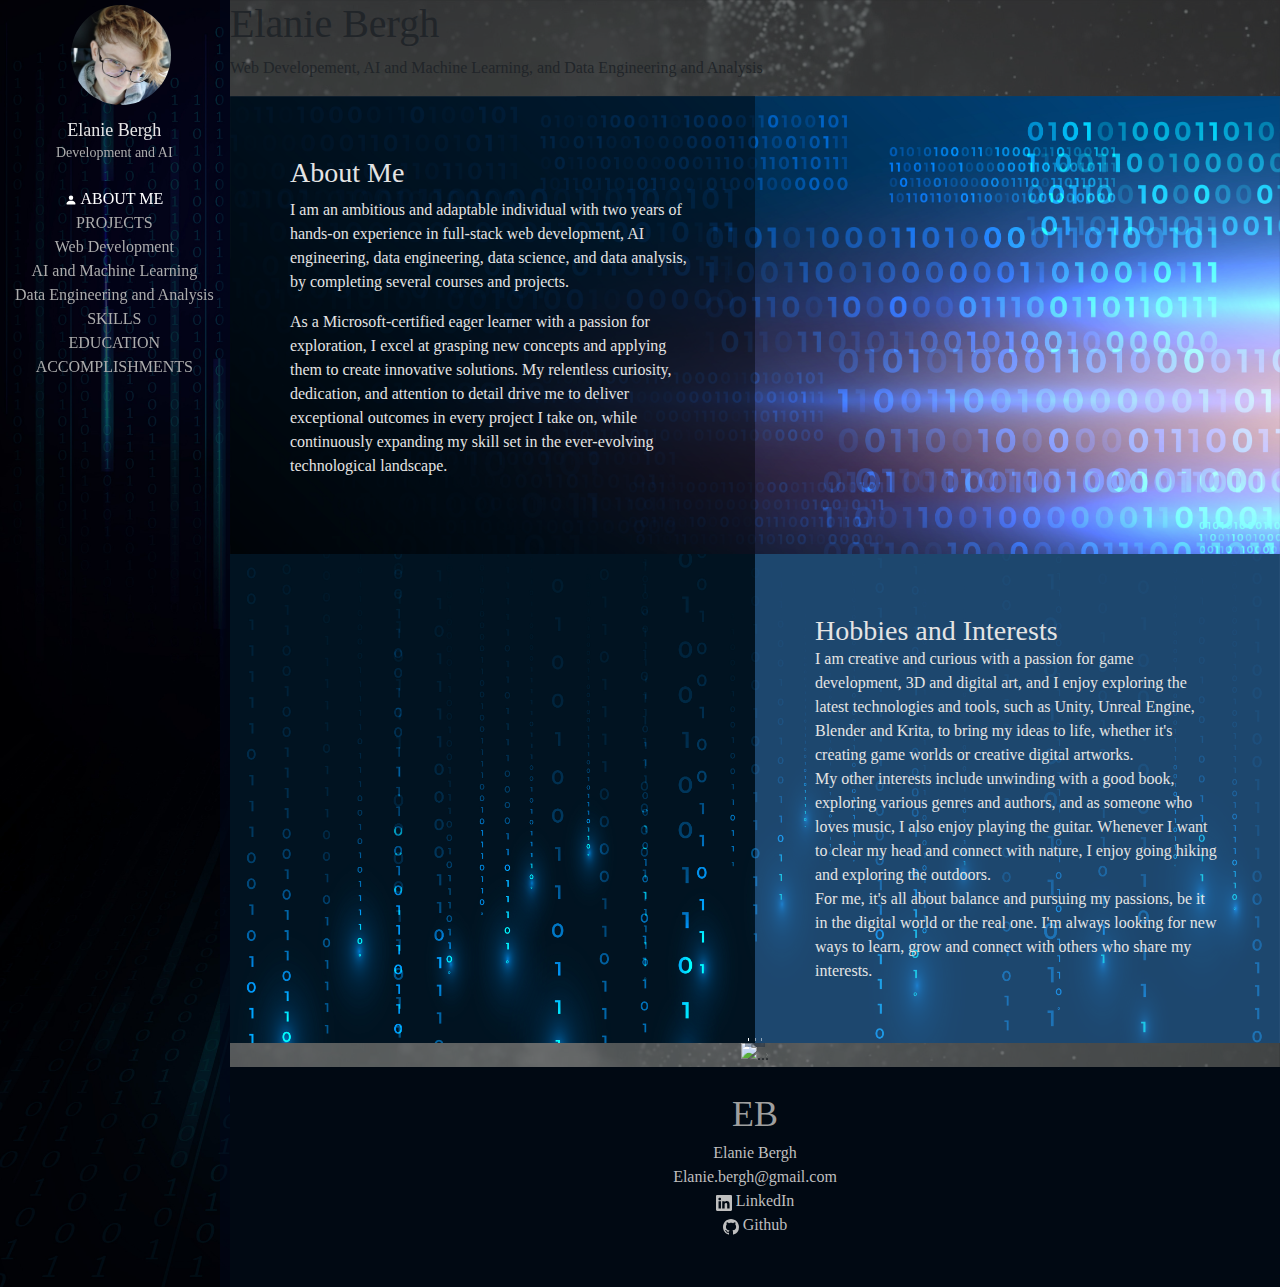
==== commit a03ed3ab: "changes" ====
--- a/index.html
+++ b/index.html
@@ -93,7 +93,7 @@
                                     <img src="./Assets/Challenge 3D.png" class="d-block w-100" alt="...">
                                     <div class="carousel-caption d-none d-md-block hobbyText">
                                         <h5>Forgotten</h5>
-                                        <p>A 3D project created in Blender of a libriary left behind of all human knowledge after the world no longer put in any effort to learn or develop further as AI development took over all the required tasks and jobs of mankind.</p>
+                                        <p>A 3D project created in Blender of a library left behind of all human knowledge after the world no longer put in any effort to learn or develop further as AI development took over all the required tasks and jobs of mankind.</p>
                                     </div>
                                 </div>
                                 <div class="carousel-item">
--- a/styles.css
+++ b/styles.css
@@ -165,7 +165,6 @@
         p, h3{
             margin: 0px;
             color: #e4e4e4;
-            text-align: center;
         }
     }
     .aboutMeText , .hobbiesDescripText{
@@ -305,7 +304,6 @@
         p, h3{
             margin: 0px;
             color: #e4e4e4;
-            text-align: center;
         }
     }
     .aboutMeText , .hobbiesDescripText{
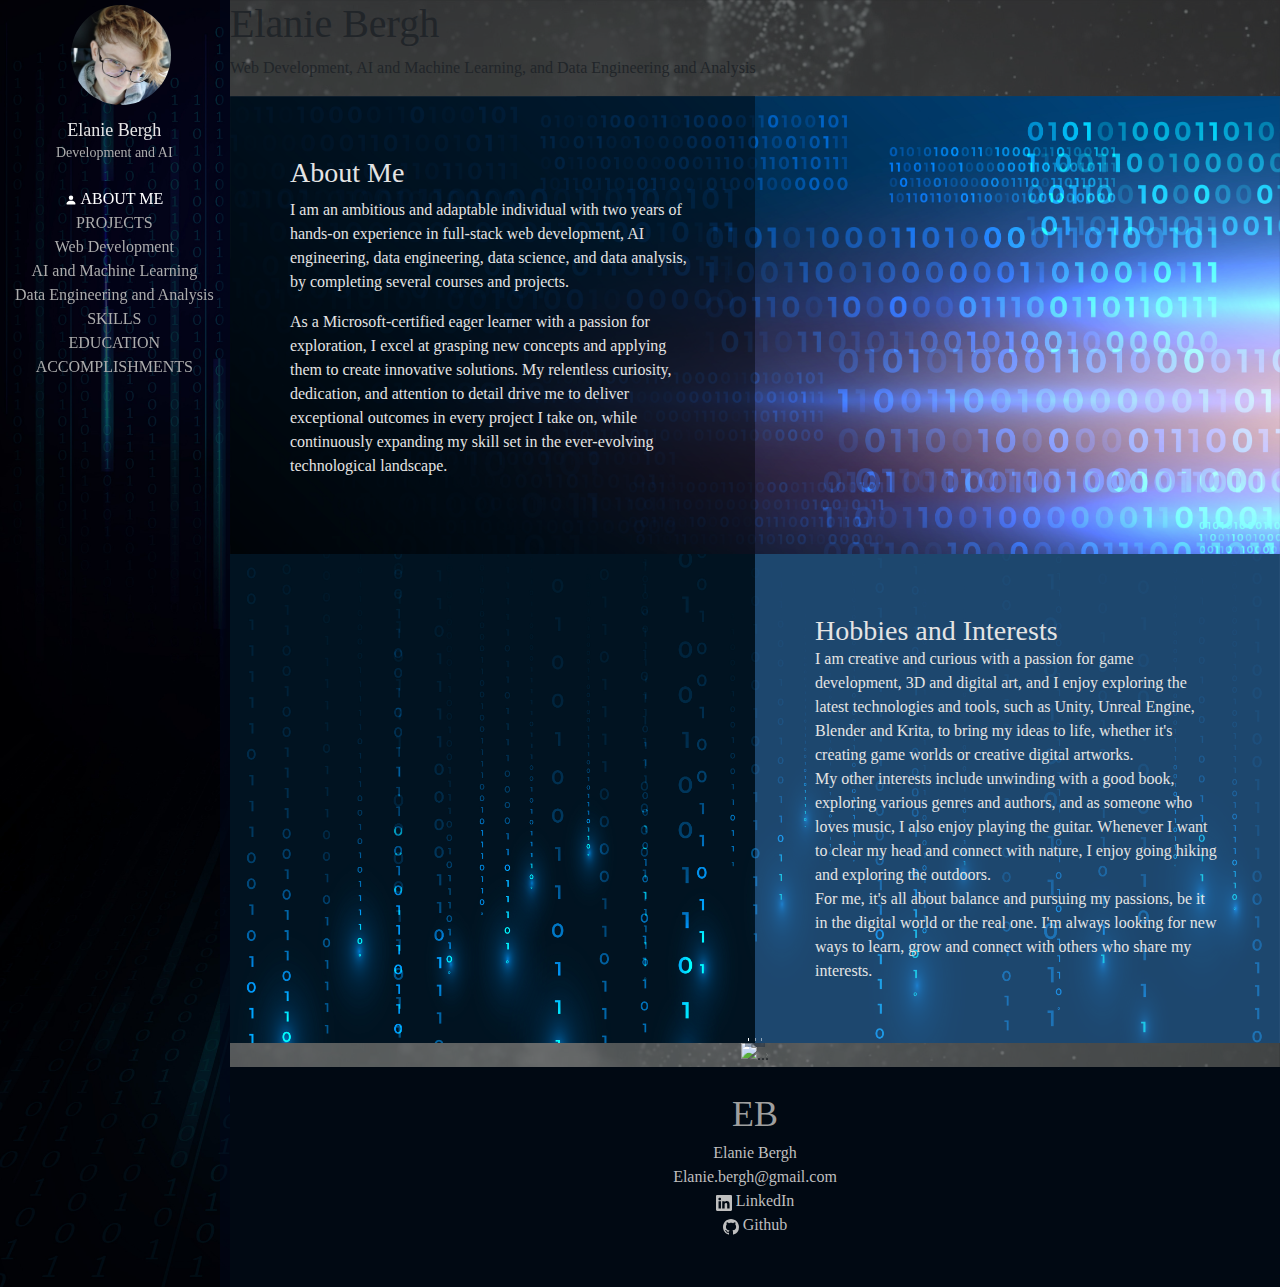
==== commit 81d95460: "changes" ====
--- a/index.html
+++ b/index.html
@@ -53,7 +53,7 @@
                 <div class="display">
                     <div class="space"></div>
                     <h1>Elanie Bergh</h1>
-                    <p>Web Developement, AI and Machine Learning, and Data Engineering and Analysis</p>
+                    <p>Web Development, AI and Machine Learning, and Data Engineering and Analysis</p>
                     <div class="aboutMe">
                         <div class="aboutMeText">
                             <h3>About Me</h3>
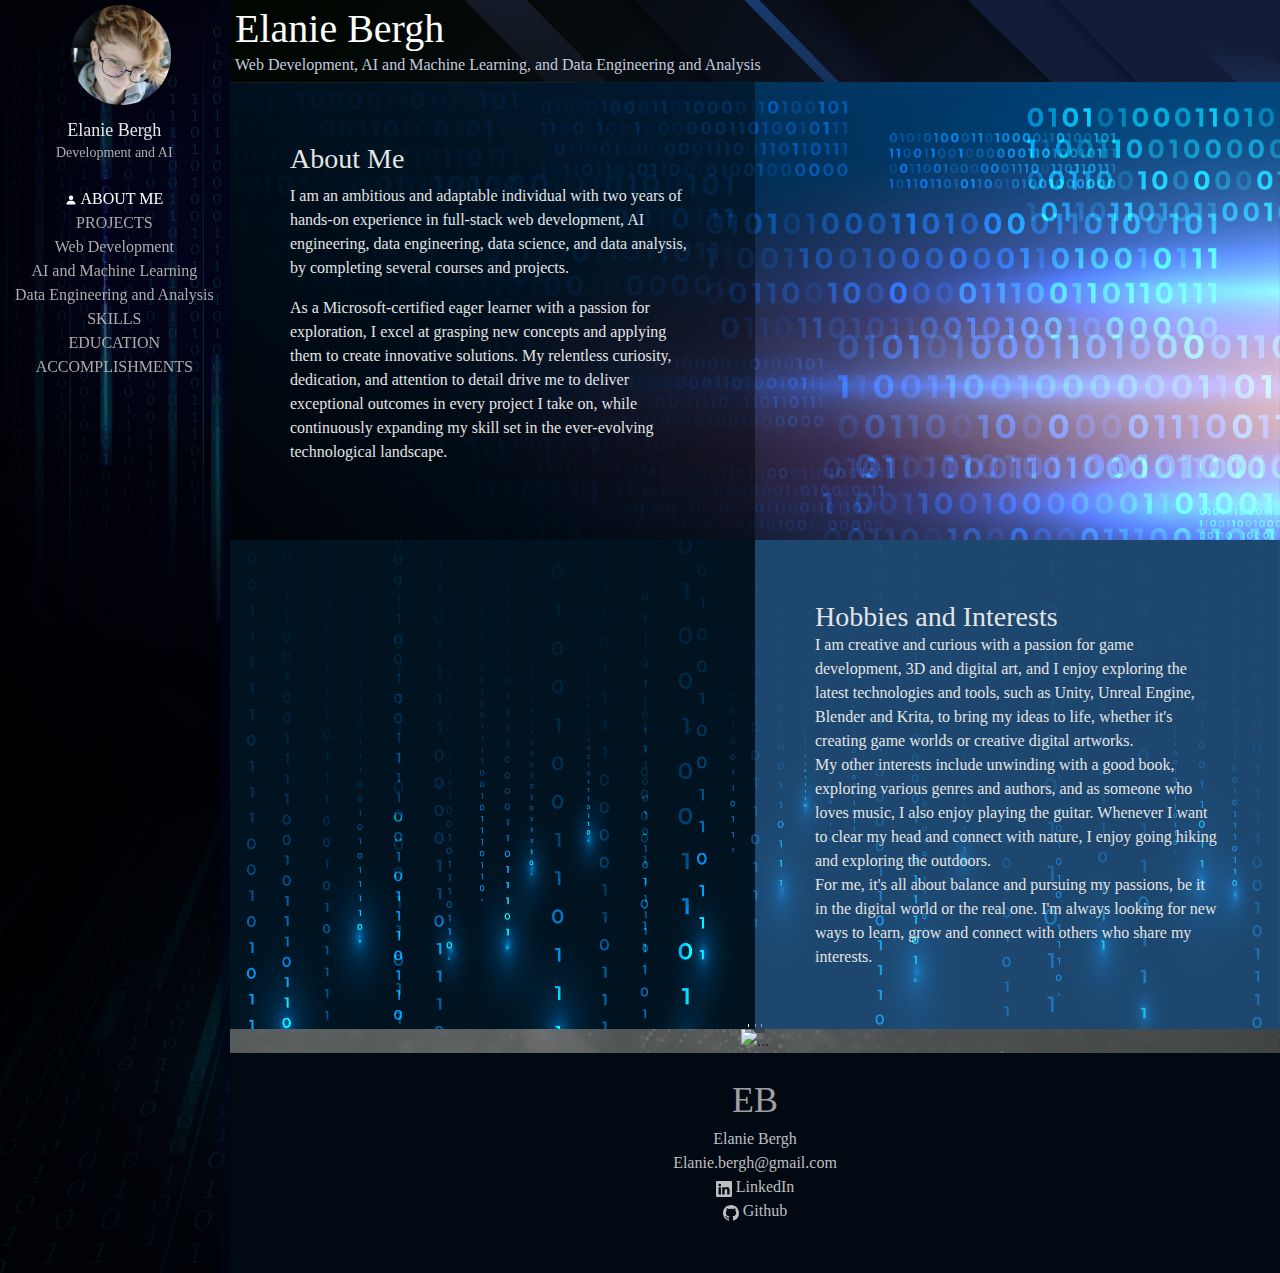
==== commit 3dbb9fc4: "changes" ====
--- a/index.html
+++ b/index.html
@@ -44,7 +44,7 @@
                             <a href="projects.html#data" class="navLink">Data Engineering and Analysis</a><br/>
                             <a href="skills.html" class="navLink">SKILLS</a><br/>
                             <a class="navLink" href="education.html">EDUCATION</a></br>
-                            <a class="navLink" href="">ACCOMPLISHMENTS</a></br>
+                            <a class="navLink" href="accomplishments.html">ACCOMPLISHMENTS</a></br>
                         </div>
                     </div>                    
                 </div>
@@ -52,8 +52,10 @@
             <div class="pageInfo">
                 <div class="display">
                     <div class="space"></div>
-                    <h1>Elanie Bergh</h1>
-                    <p>Web Development, AI and Machine Learning, and Data Engineering and Analysis</p>
+                    <div class="aboutMeHeader">
+                        <h1>Elanie Bergh</h1>
+                        <p>Web Development, AI and Machine Learning, and Data Engineering and Analysis</p>                        
+                    </div>
                     <div class="aboutMe">
                         <div class="aboutMeText">
                             <h3>About Me</h3>
--- a/styles.css
+++ b/styles.css
@@ -15,6 +15,9 @@
 }
 .homeBG{
     background-color: #3d3d3db7;
+}
+.accomplishmentsBG{
+    background-color: #0209349a;
 }
 .display{
     width: 100%;
@@ -180,6 +183,17 @@
     .aboutMeImg, .hobbiesDescripImg{
         width: 50%;
     }
+    .certificationsHeaderImg{
+        background-image: image-set("./Assets/BG9.jpg");
+        background-size: cover;
+        height: fit-content;
+        margin: 0px;
+        padding: 10px;
+        h2{
+            color: #dadada;
+            margin: 0px;
+        }
+    }
 }
 @media(max-width :700px) {
     .mainBody{
@@ -315,6 +329,17 @@
     .hobbiesDescripText{
         background-color:#4085ca75 ;
     }
+    .certificationsHeaderImg{
+        background-image: image-set("./Assets/BG9.jpg");
+        background-size: cover;
+        height: fit-content;
+        margin: 0px;
+        padding: 10px;
+        h2{
+            color: #dadada;
+            margin: 0px;
+        }
+    }
 }
 
 .navLink:hover{
@@ -484,3 +509,41 @@
         margin: 0px;
     }
 }
+
+.courseCard{
+    p{
+        margin-left: 5px;
+    }
+    a{
+        margin-left: 5px;
+        text-decoration: none;
+        color: #030e1b;
+    }
+    a:hover{
+        color: #ffffff;
+        text-decoration: underline;
+    }
+}
+
+.certification{
+    background-color: #243560;
+    color: #c5cbde;
+    a{
+        color: rgb(146, 146, 170);
+    }
+}
+
+.aboutMeHeader{
+    background-image: image-set("./Assets/BG9.jpg");
+    background-size: cover;
+    margin: 0px;
+    padding: 5px;
+    h1{
+        margin: 0px;
+        color: #ffffff;
+    }
+    p{
+        margin: 0px;
+        color: #c5cbde;
+    }
+}